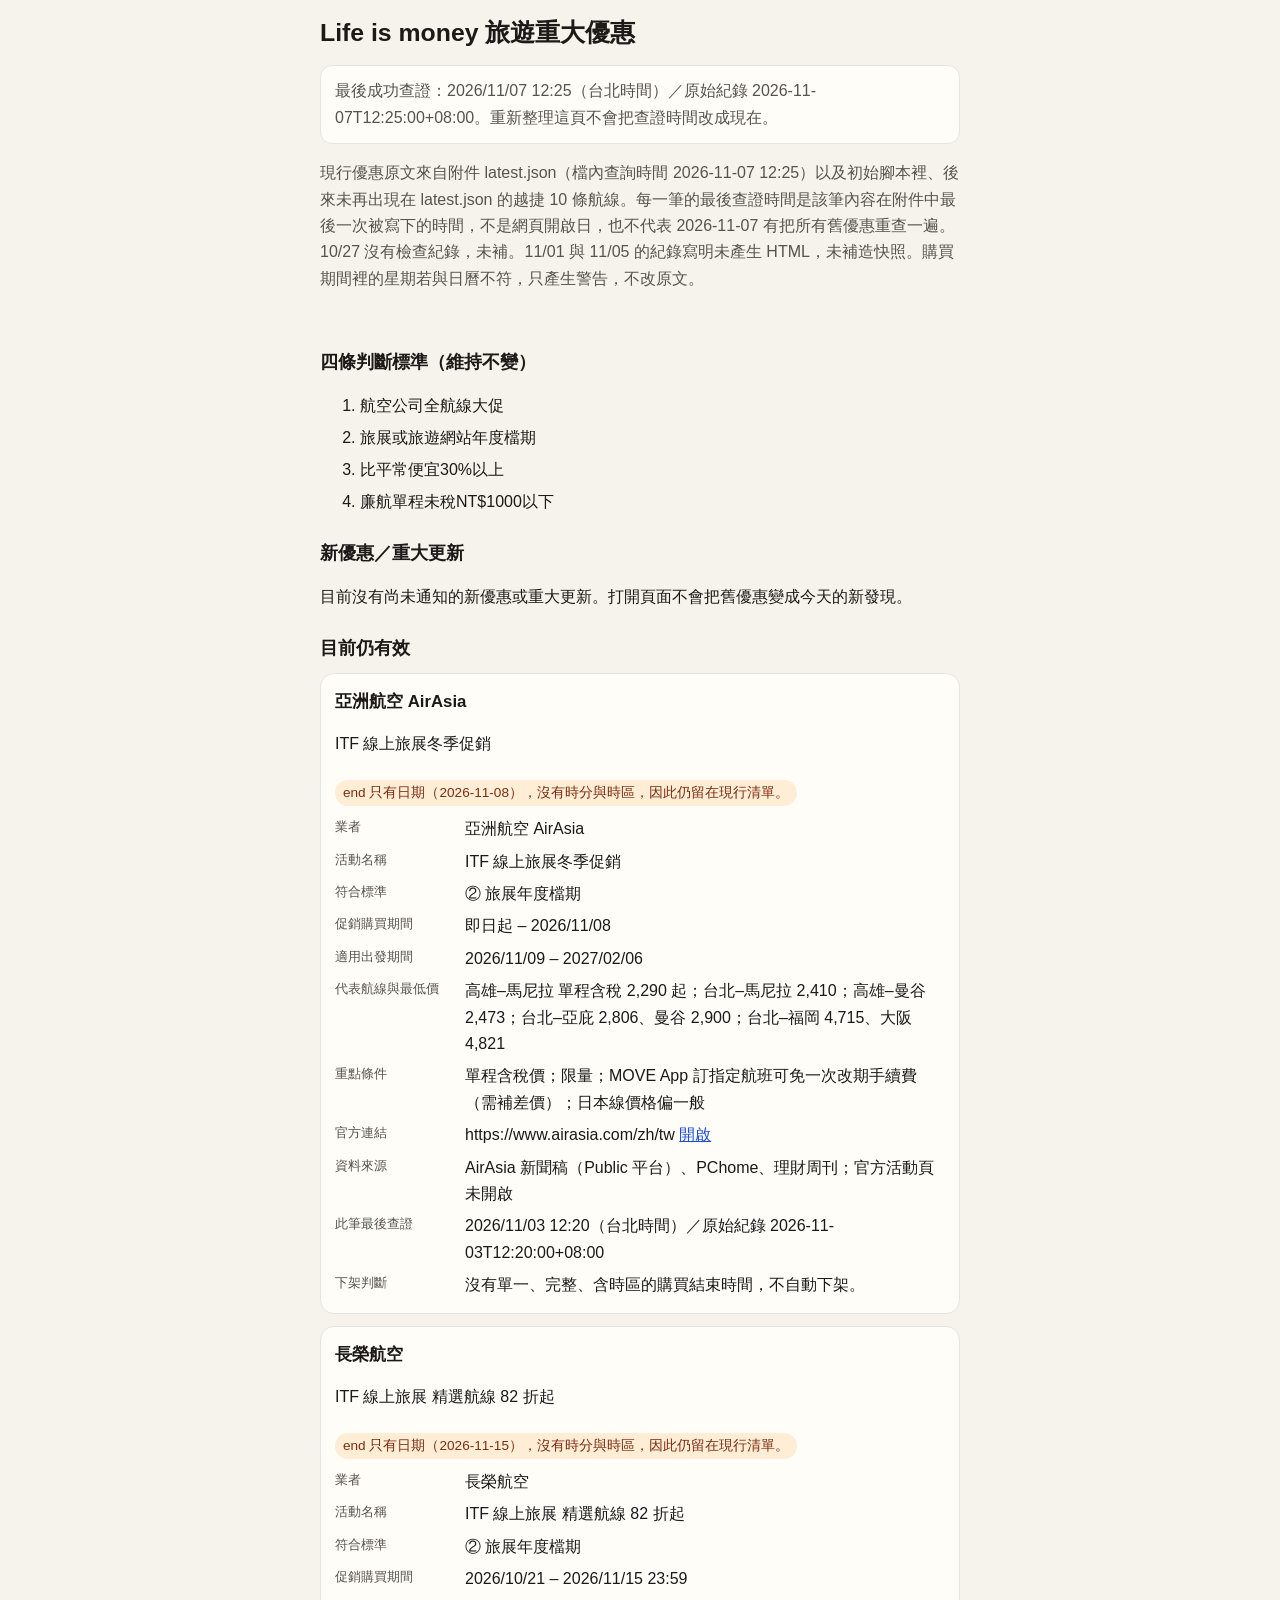
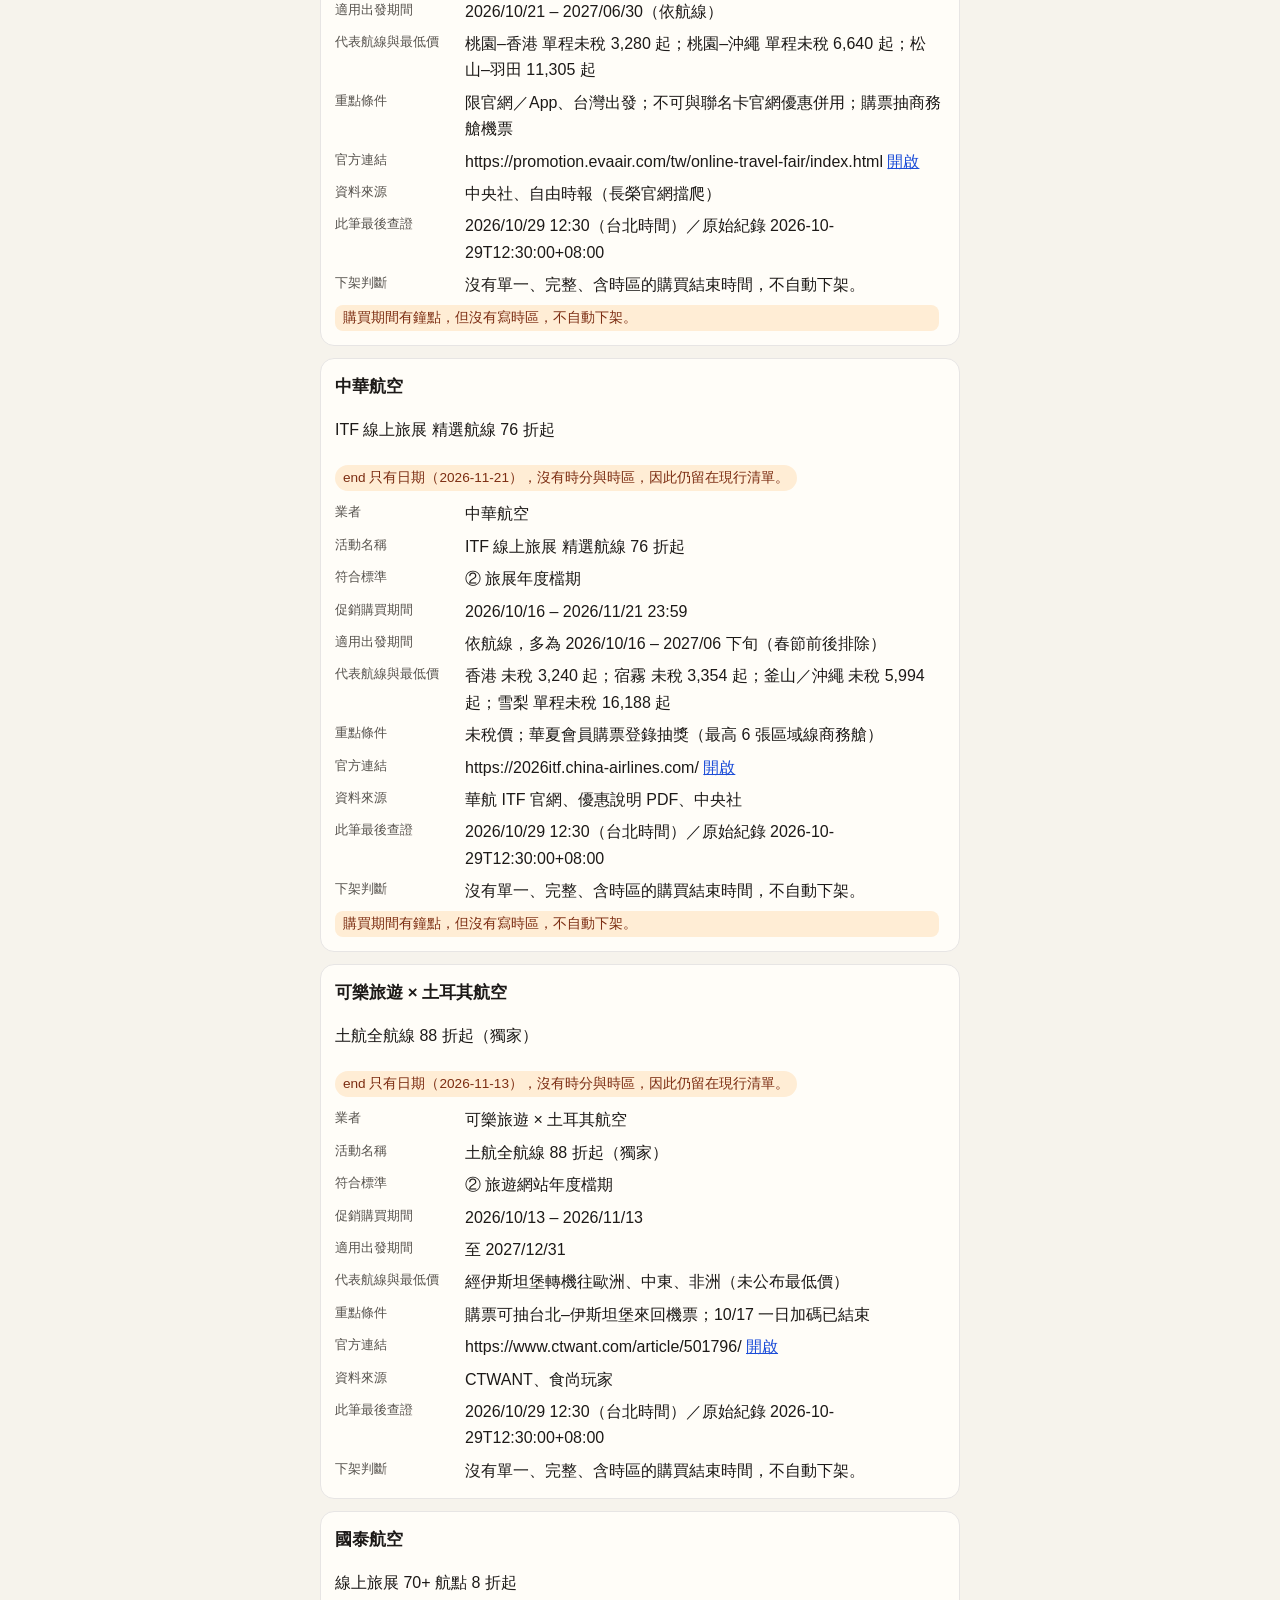
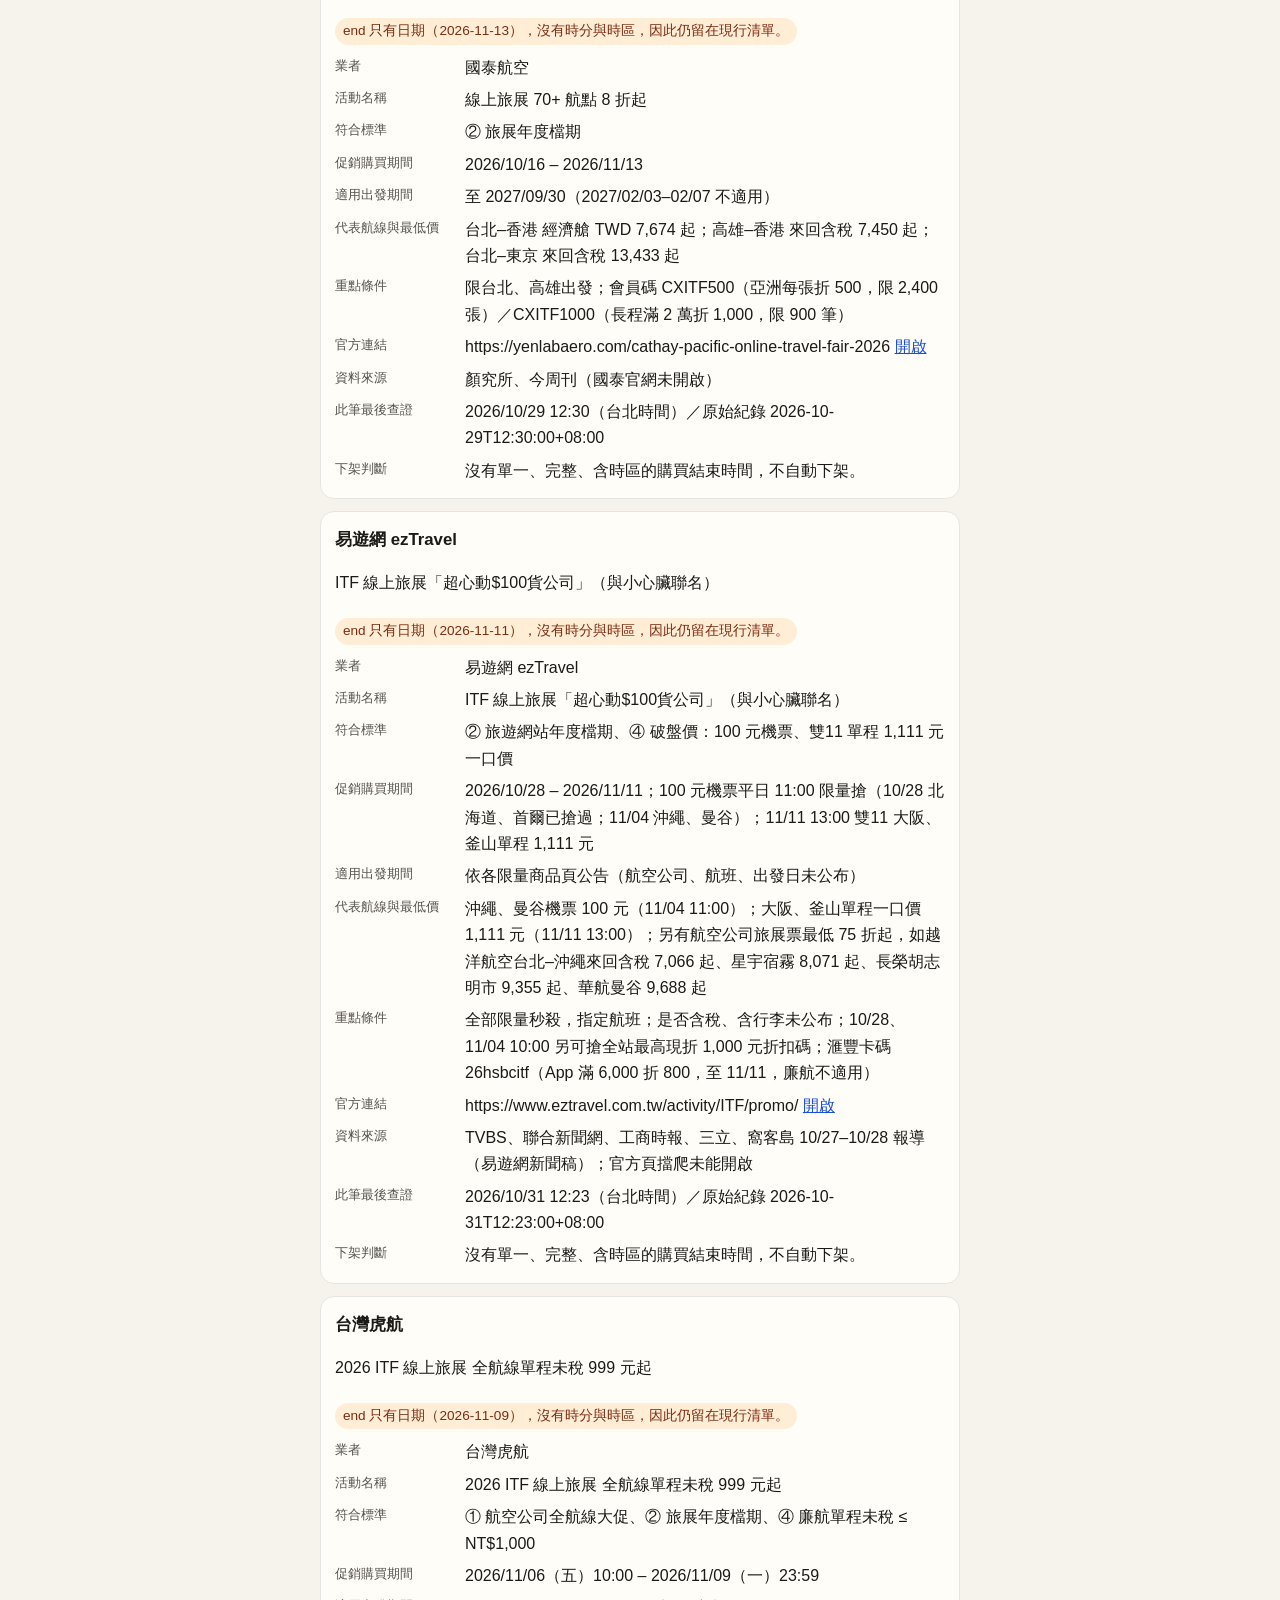
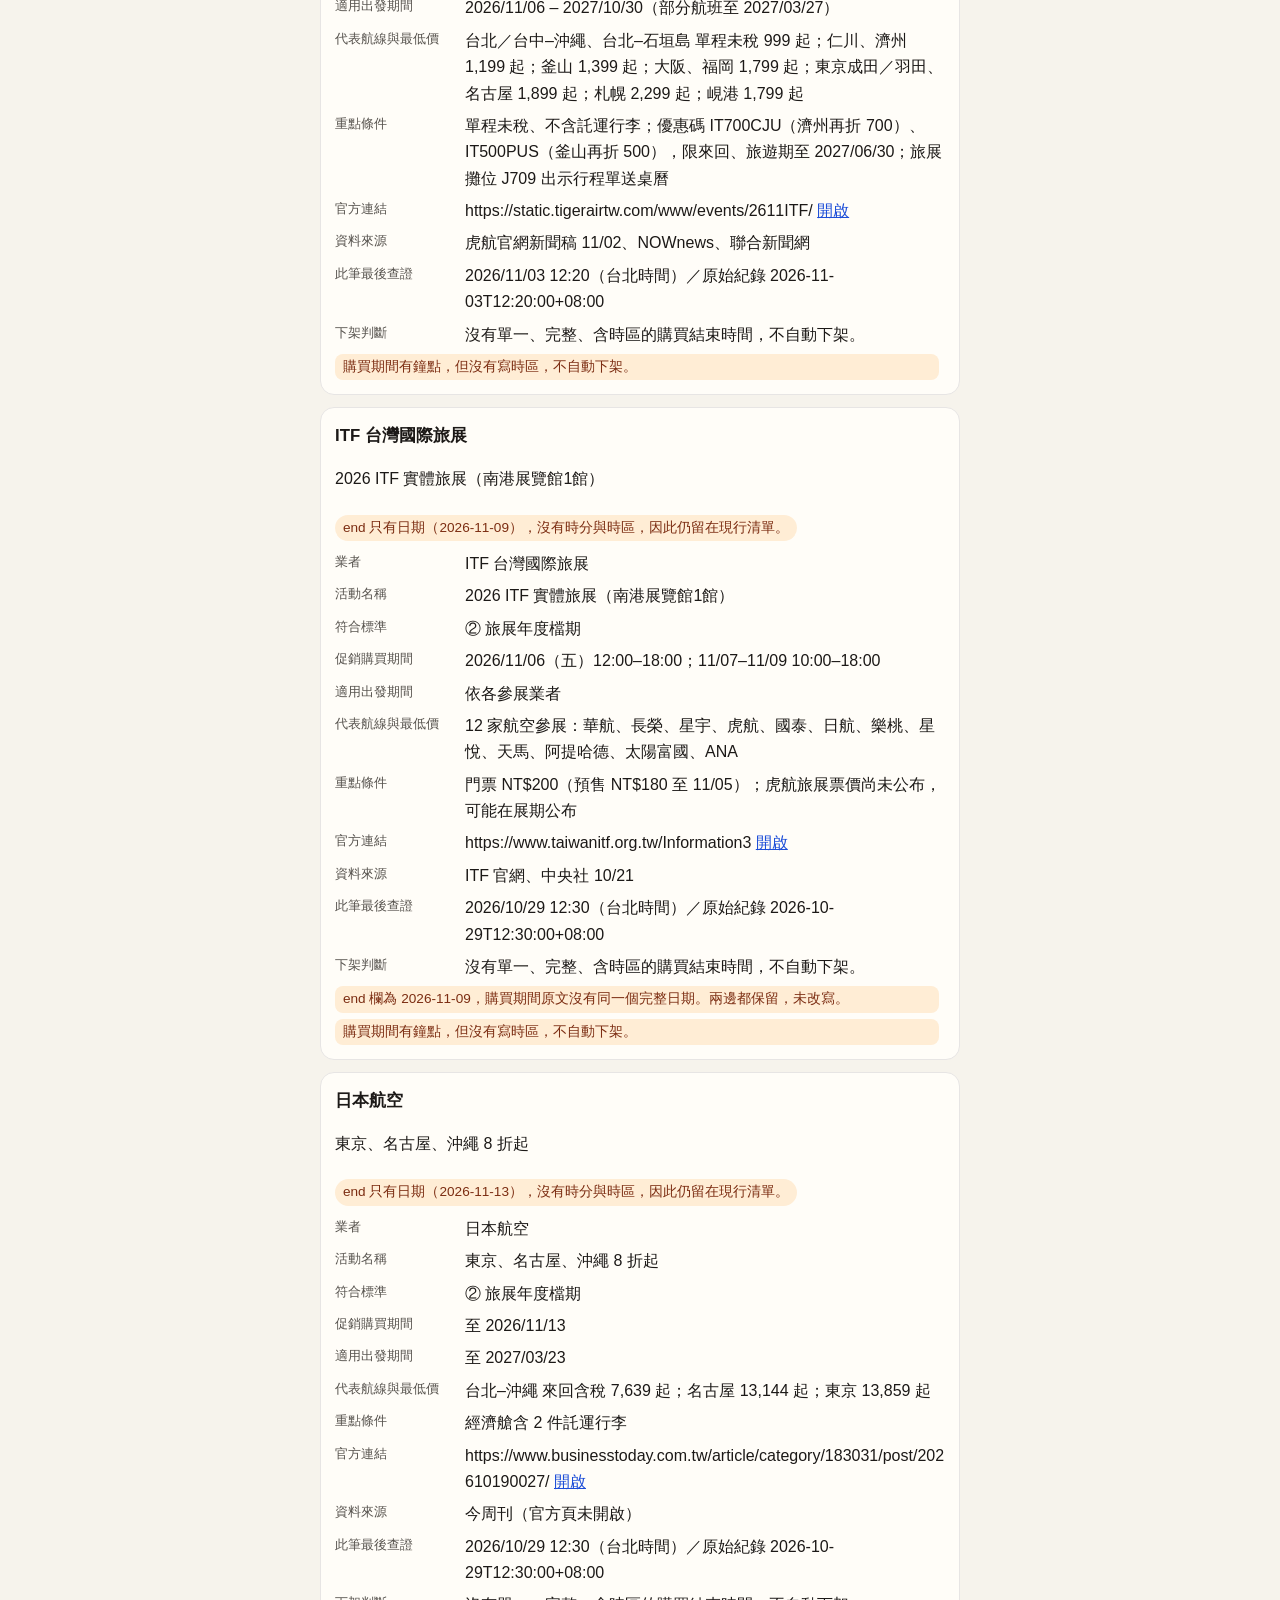
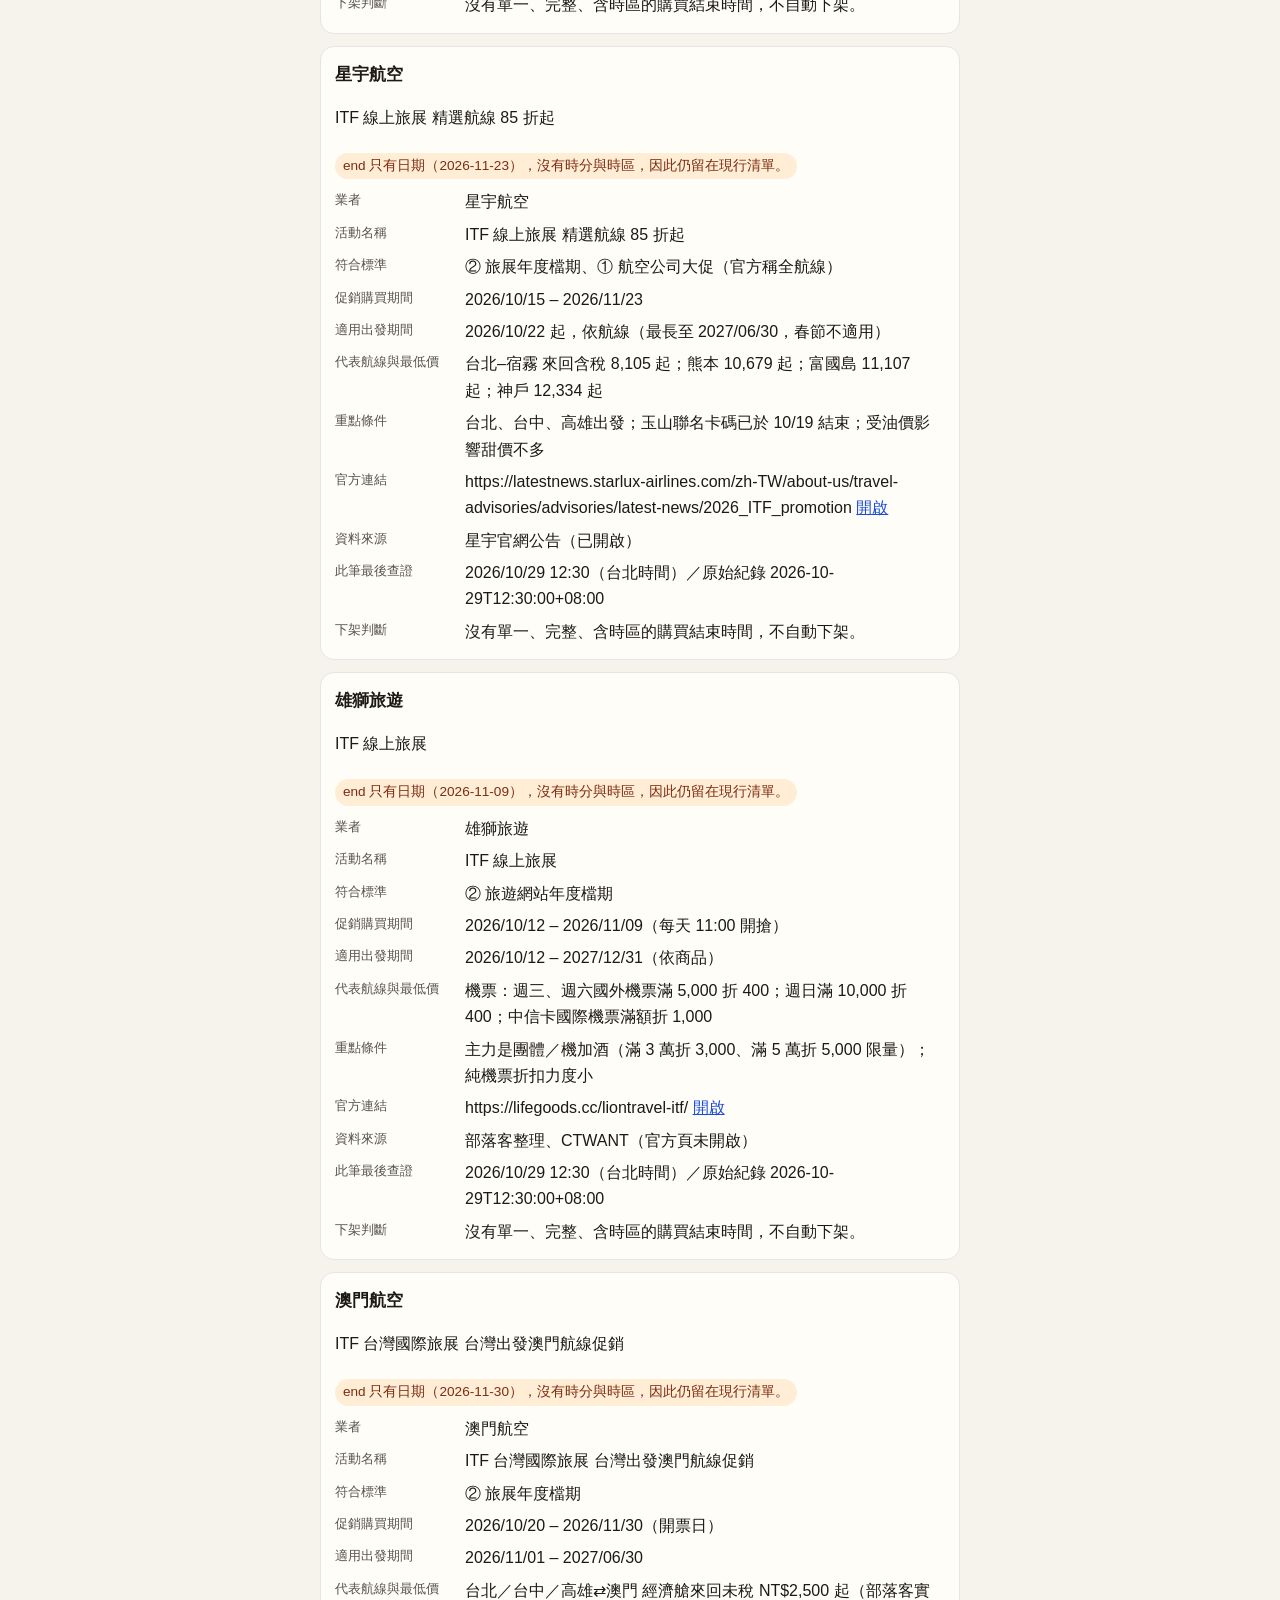
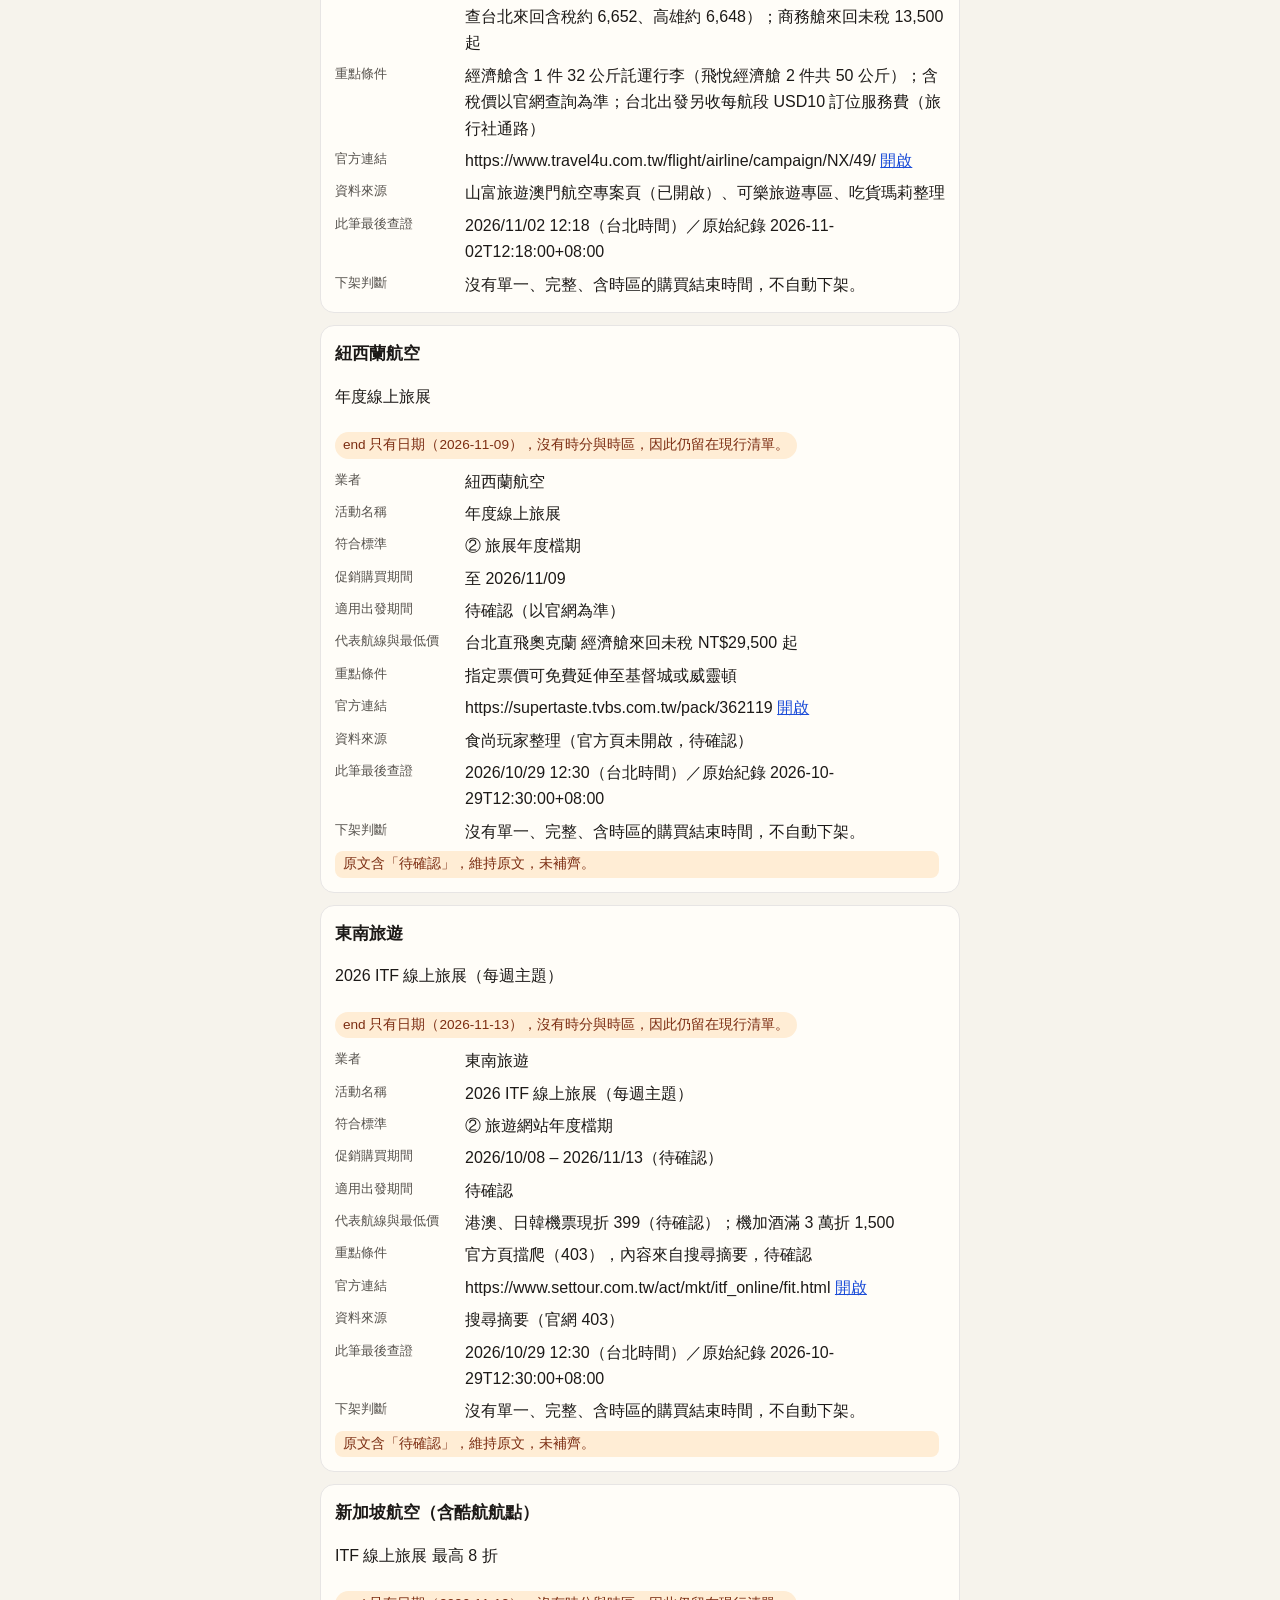
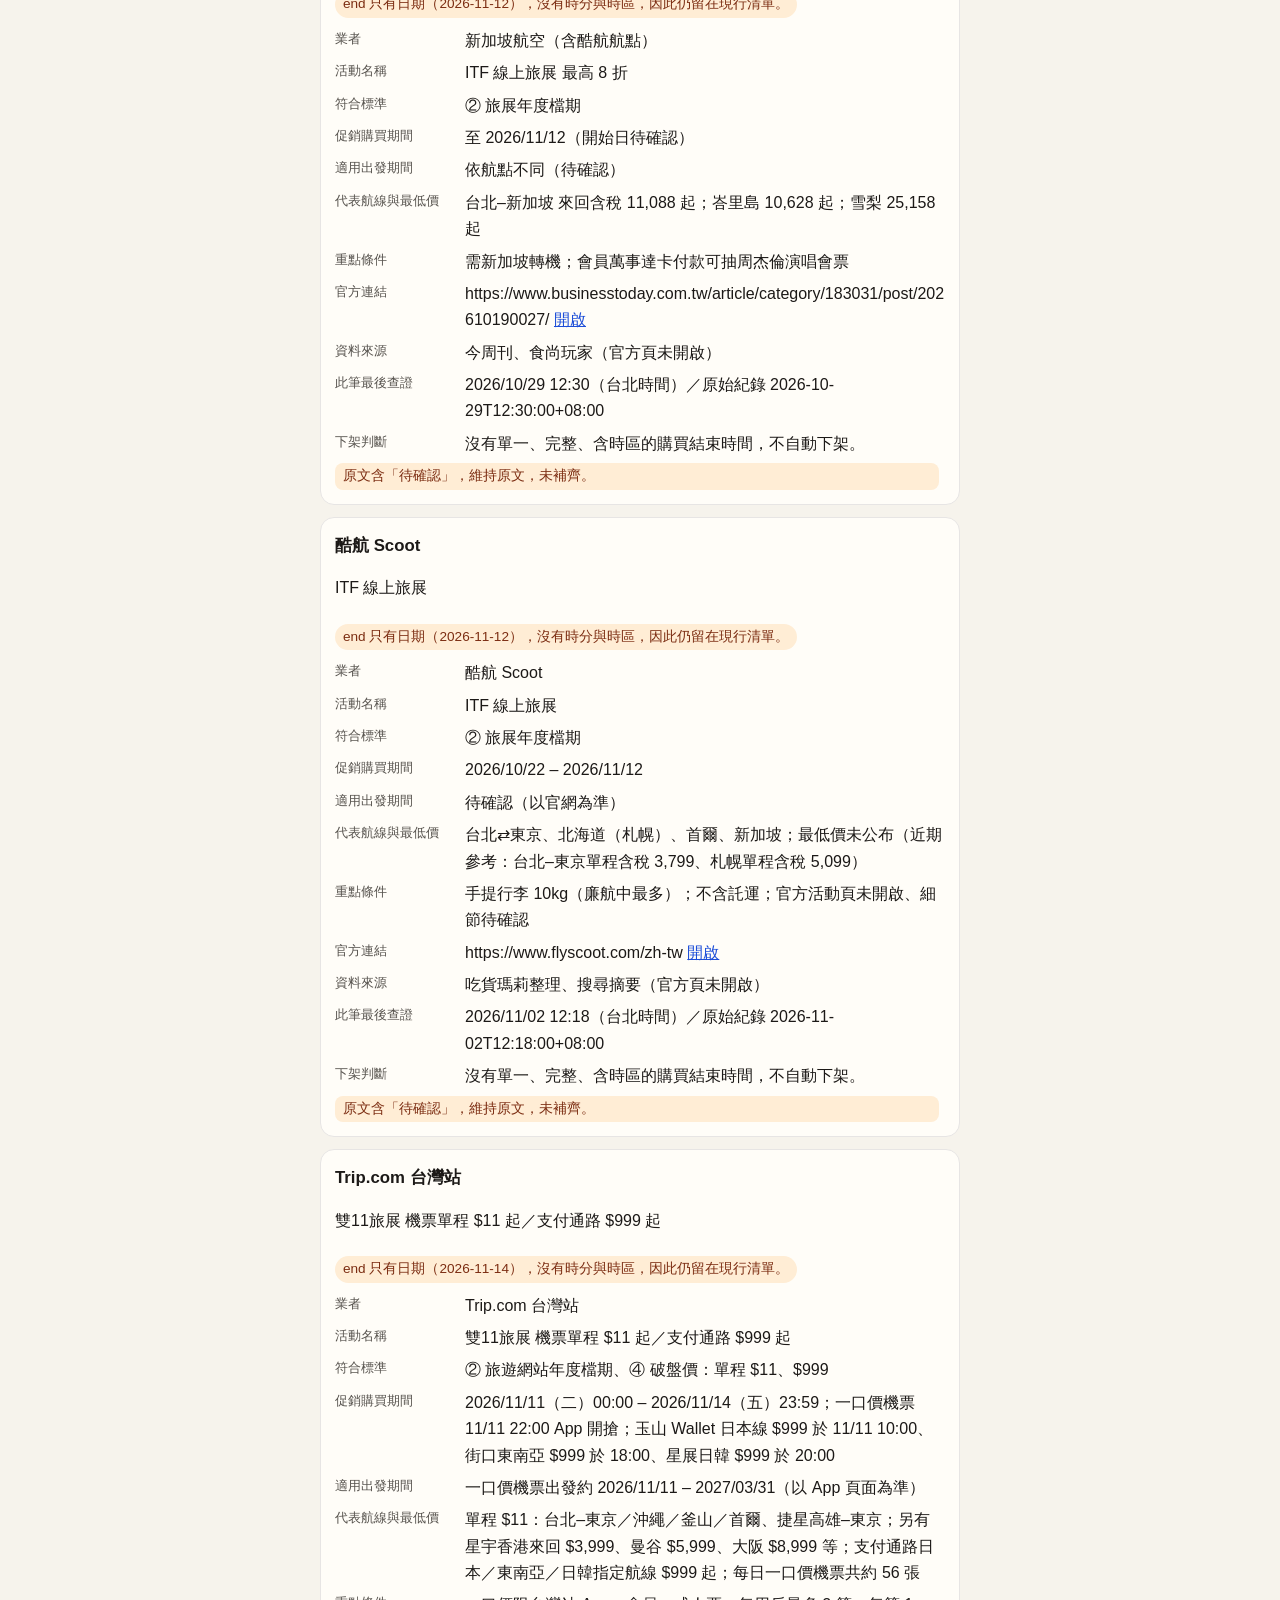
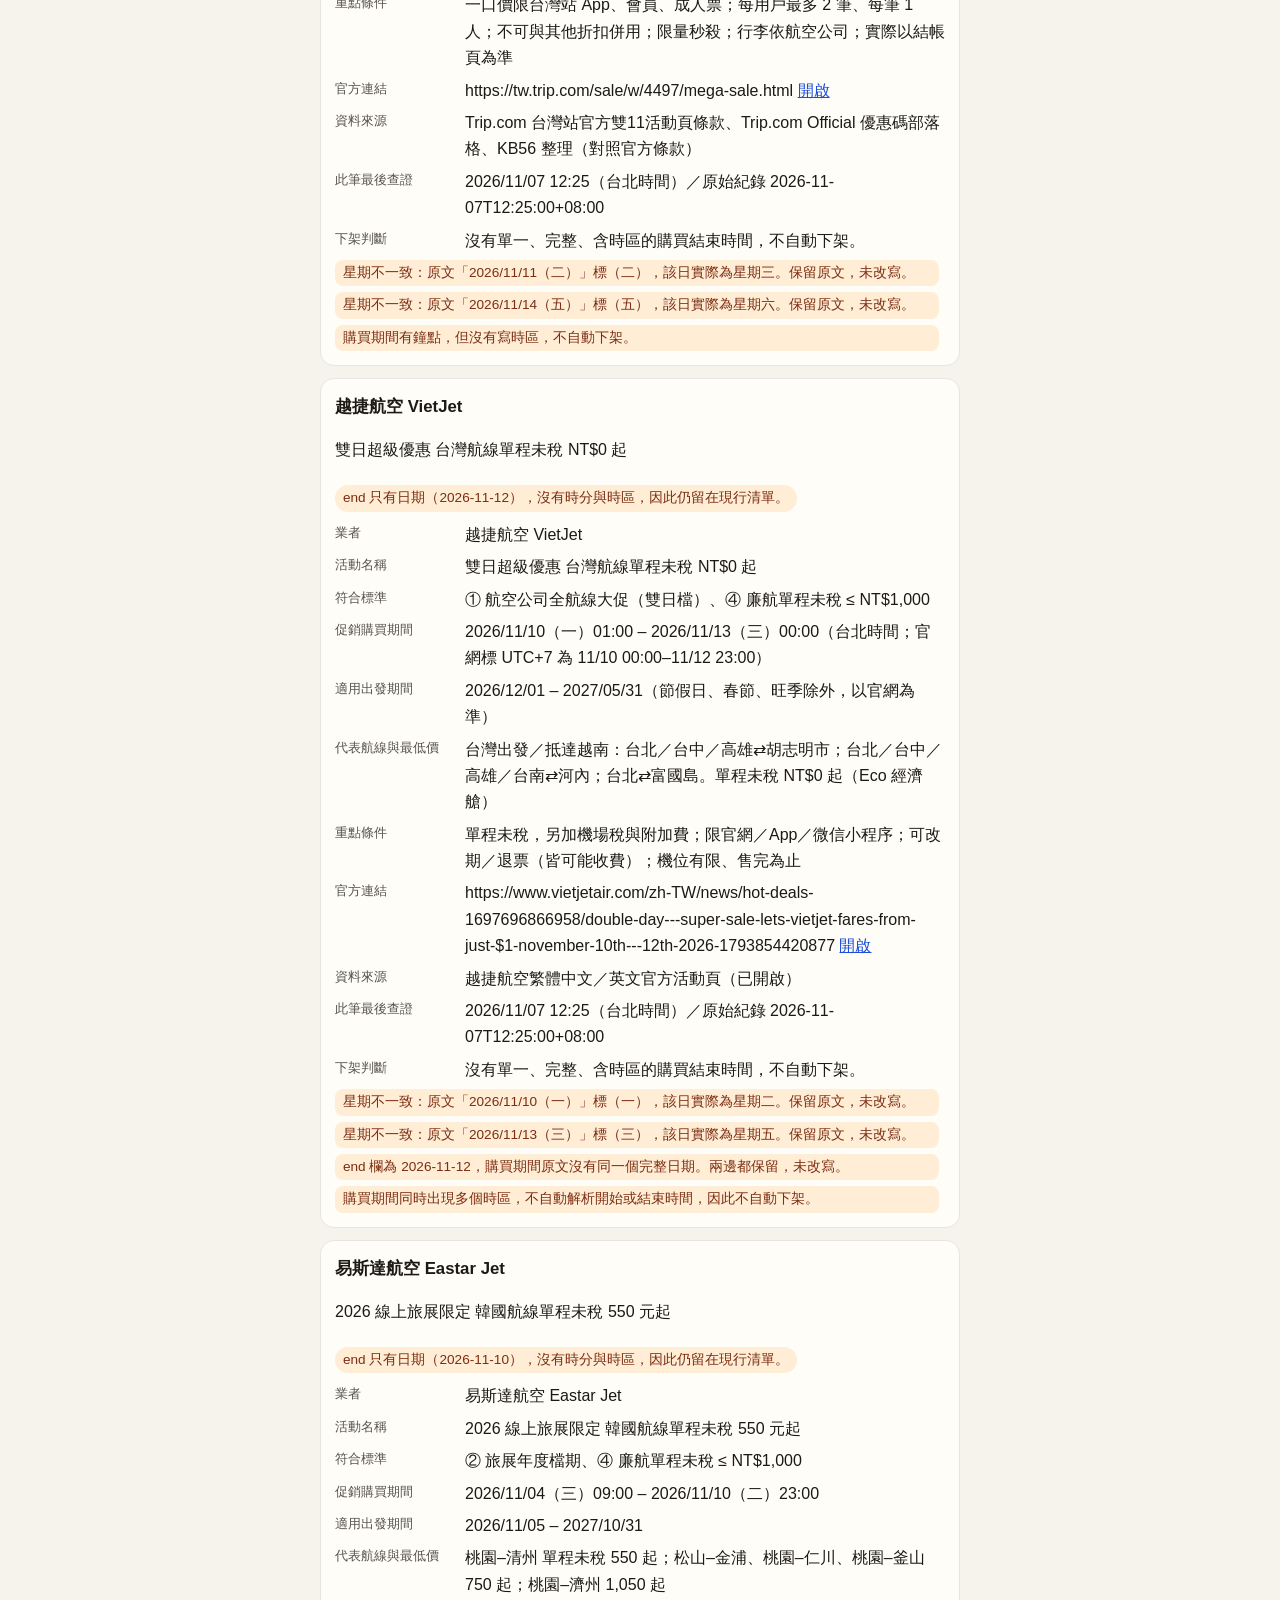
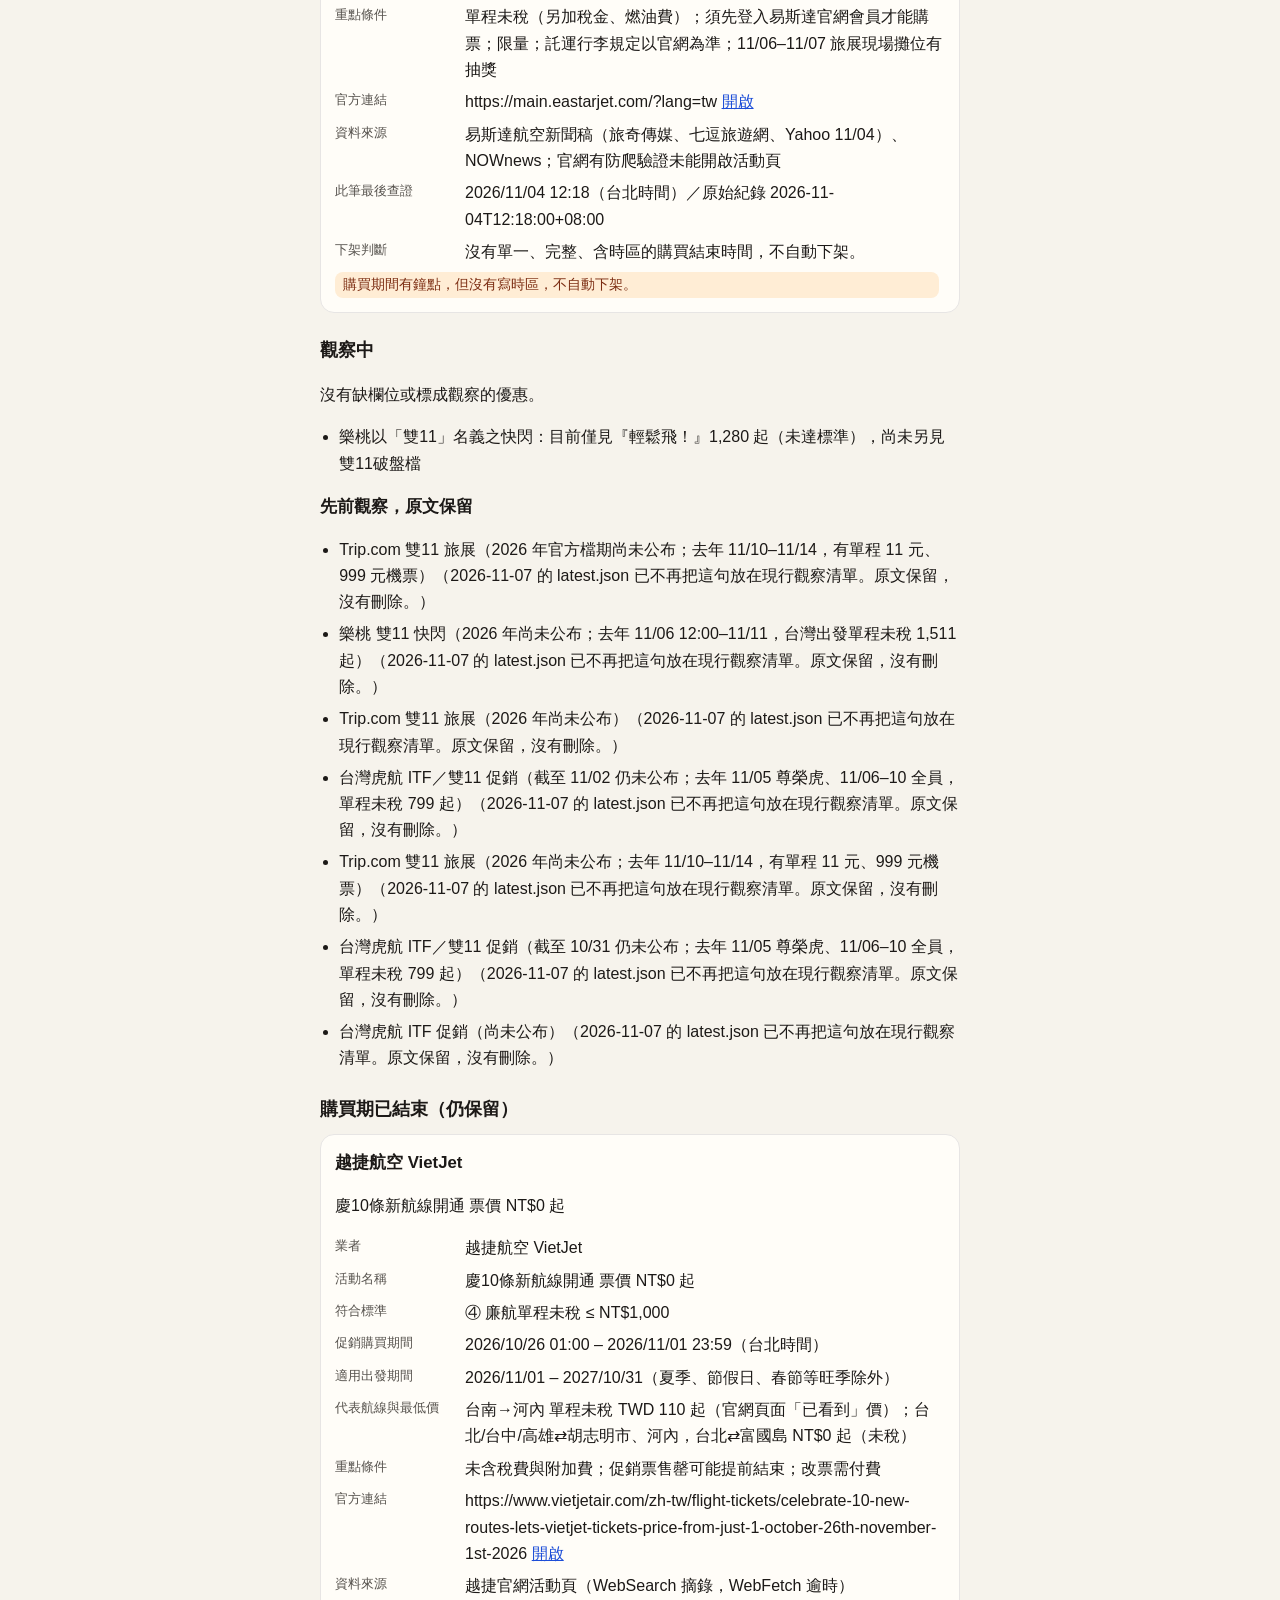
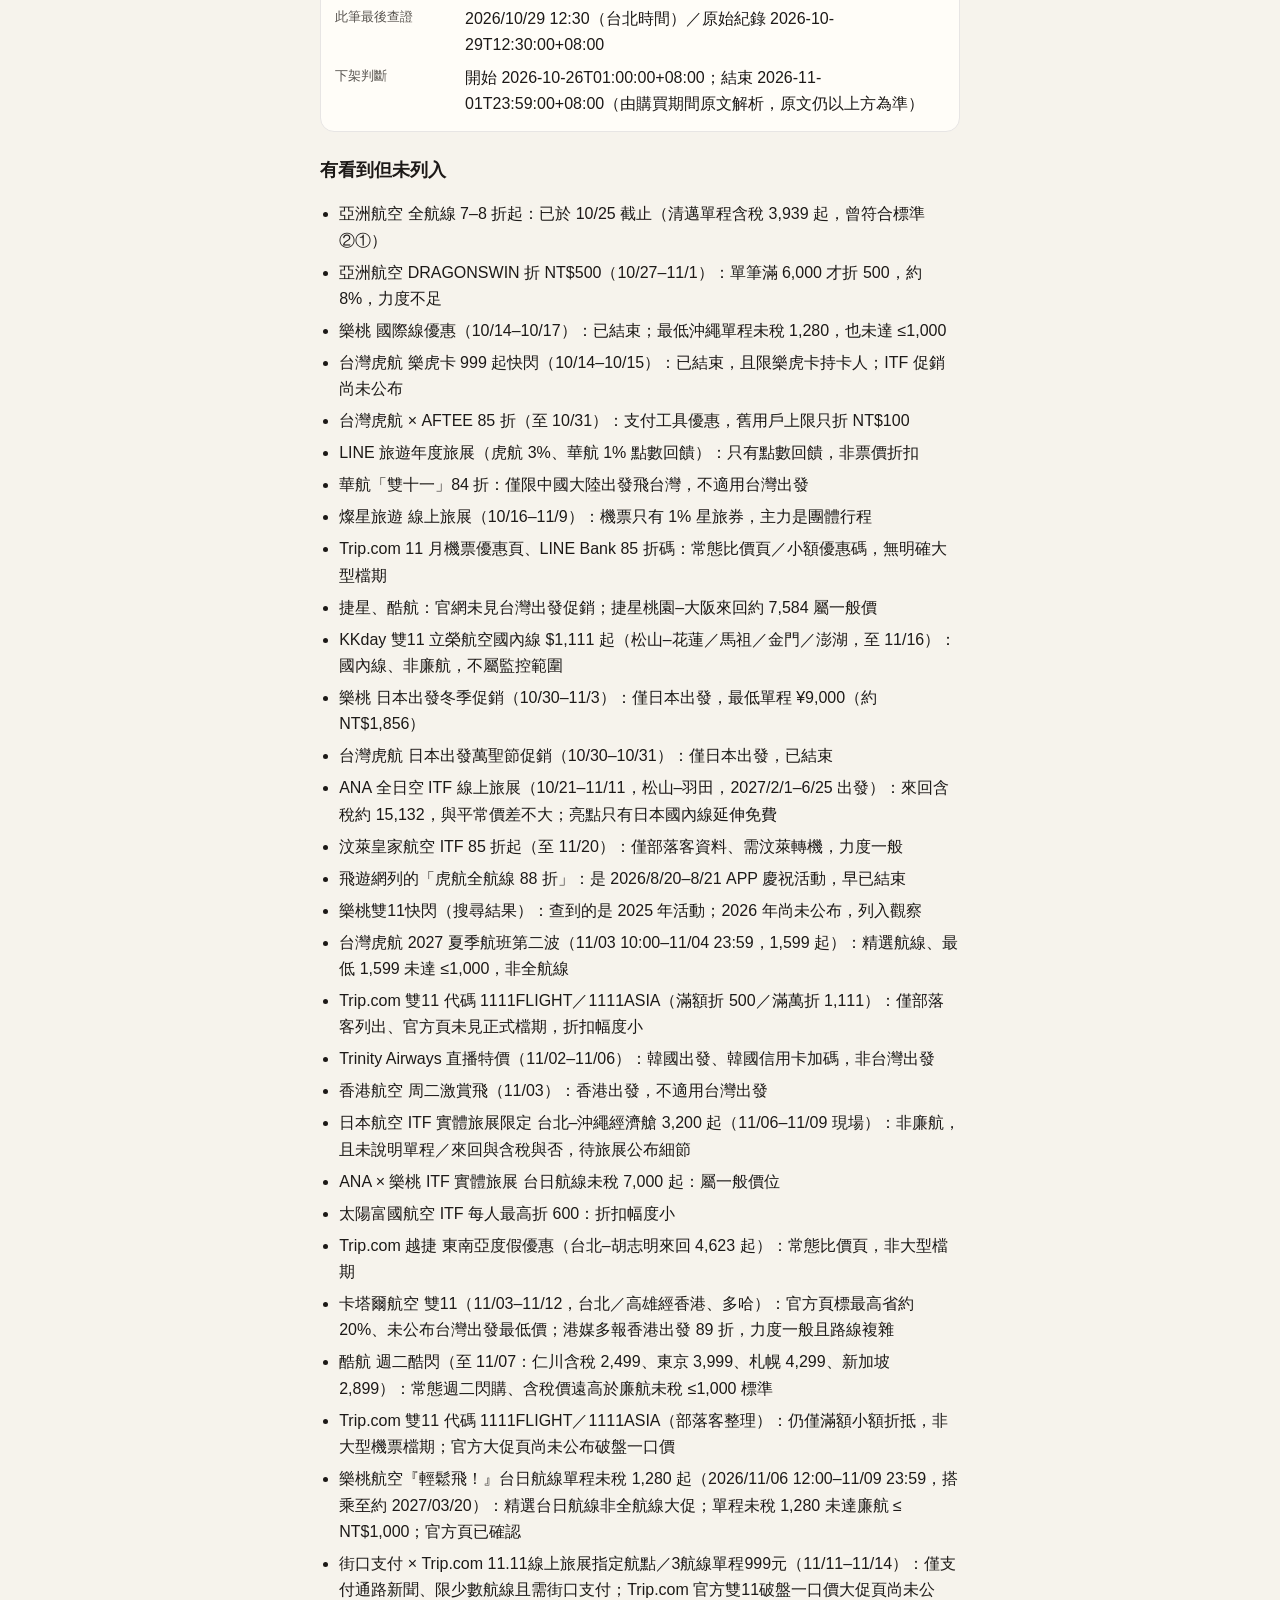
==== index.html @ 5de565d8 "建立旅遊重大優惠靜態網站與每日 JSON 合併工具 固定模板讀 catalog.json。日常只提交增量資料與檢查紀錄。未啟用 GitHub Pages，也未改儲存庫可見性。  Co-authored" ====
<!DOCTYPE html>
<html lang="zh-Hant">
<head>
  <meta charset="utf-8">
  <meta name="viewport" content="width=device-width, initial-scale=1">
  <title>Life is money 旅遊重大優惠</title>
  <link rel="stylesheet" href="css/site.css">
</head>
<body>
  <header class="top">
    <h1>Life is money 旅遊重大優惠</h1>
    <p id="check-line" class="meta">讀取資料中…</p>
    <p id="data-note" class="note"></p>
  </header>
  <main id="app"></main>
  <footer>
    <p>每日更新只改 data/catalog.json。這頁的 HTML、CSS、JS 是固定模板，用相對路徑讀 JSON，以便放在 GitHub Pages 專案子路徑。</p>
  </footer>
  <noscript>此頁需要 JavaScript 才能讀取同目錄的 data/catalog.json。</noscript>
  <script src="js/app.js"></script>
</body>
</html>
---- css/site.css ----
:root {
  color-scheme: light;
  --ink: #1c1917;
  --muted: #57534e;
  --line: #e7e5e4;
  --paper: #f6f3ec;
  --card: #fffdf8;
  --accent: #9a3412;
  --warn: #7c2d12;
  --ok: #365314;
}

* { box-sizing: border-box; }

body {
  margin: 0;
  background: var(--paper);
  color: var(--ink);
  font-family: "PingFang TC", "Noto Sans TC", "Microsoft JhengHei", sans-serif;
  font-size: 16px;
  line-height: 1.65;
}

.top, main, footer {
  width: min(100%, 42rem);
  margin: 0 auto;
  padding: 16px;
}

.top {
  padding-bottom: 0;
}

h1, h2, h3, p, li, dd, a { overflow-wrap: anywhere; }

h1 { font-size: 1.55rem; line-height: 1.35; margin: 0 0 8px; }

h2 { font-size: 1.15rem; margin: 1.4rem 0 0.6rem; }

h3 { font-size: 1.05rem; margin: 0 0 4px; }

a { color: #1d4ed8; }

.note, .meta, footer, dt { color: var(--muted); }

.meta {
  background: var(--card);
  border: 1px solid var(--line);
  border-radius: 12px;
  padding: 12px 14px;
}

.cards {
  display: grid;
  grid-template-columns: 1fr;
  gap: 12px;
}

.card {
  background: var(--card);
  border: 1px solid var(--line);
  border-radius: 14px;
  padding: 14px;
}

.card.hl { border-color: var(--accent); }

.fields {
  display: grid;
  grid-template-columns: minmax(0, 7.5rem) minmax(0, 1fr);
  gap: 6px 10px;
  margin: 10px 0 0;
}

dt { font-size: 0.82rem; }

dd { margin: 0; }

.badge, .warn {
  display: inline-block;
  margin: 6px 6px 0 0;
  padding: 2px 8px;
  border-radius: 999px;
  background: #ffedd5;
  color: var(--warn);
  font-size: 0.85rem;
}

.warn { display: block; border-radius: 8px; }

ul { padding-left: 1.2rem; }

li { margin: 0.35rem 0; }

@media (max-width: 640px) {
  .top, main, footer { padding: 12px; }
  .fields { grid-template-columns: 1fr; }
  h1 { font-size: 1.35rem; }
}
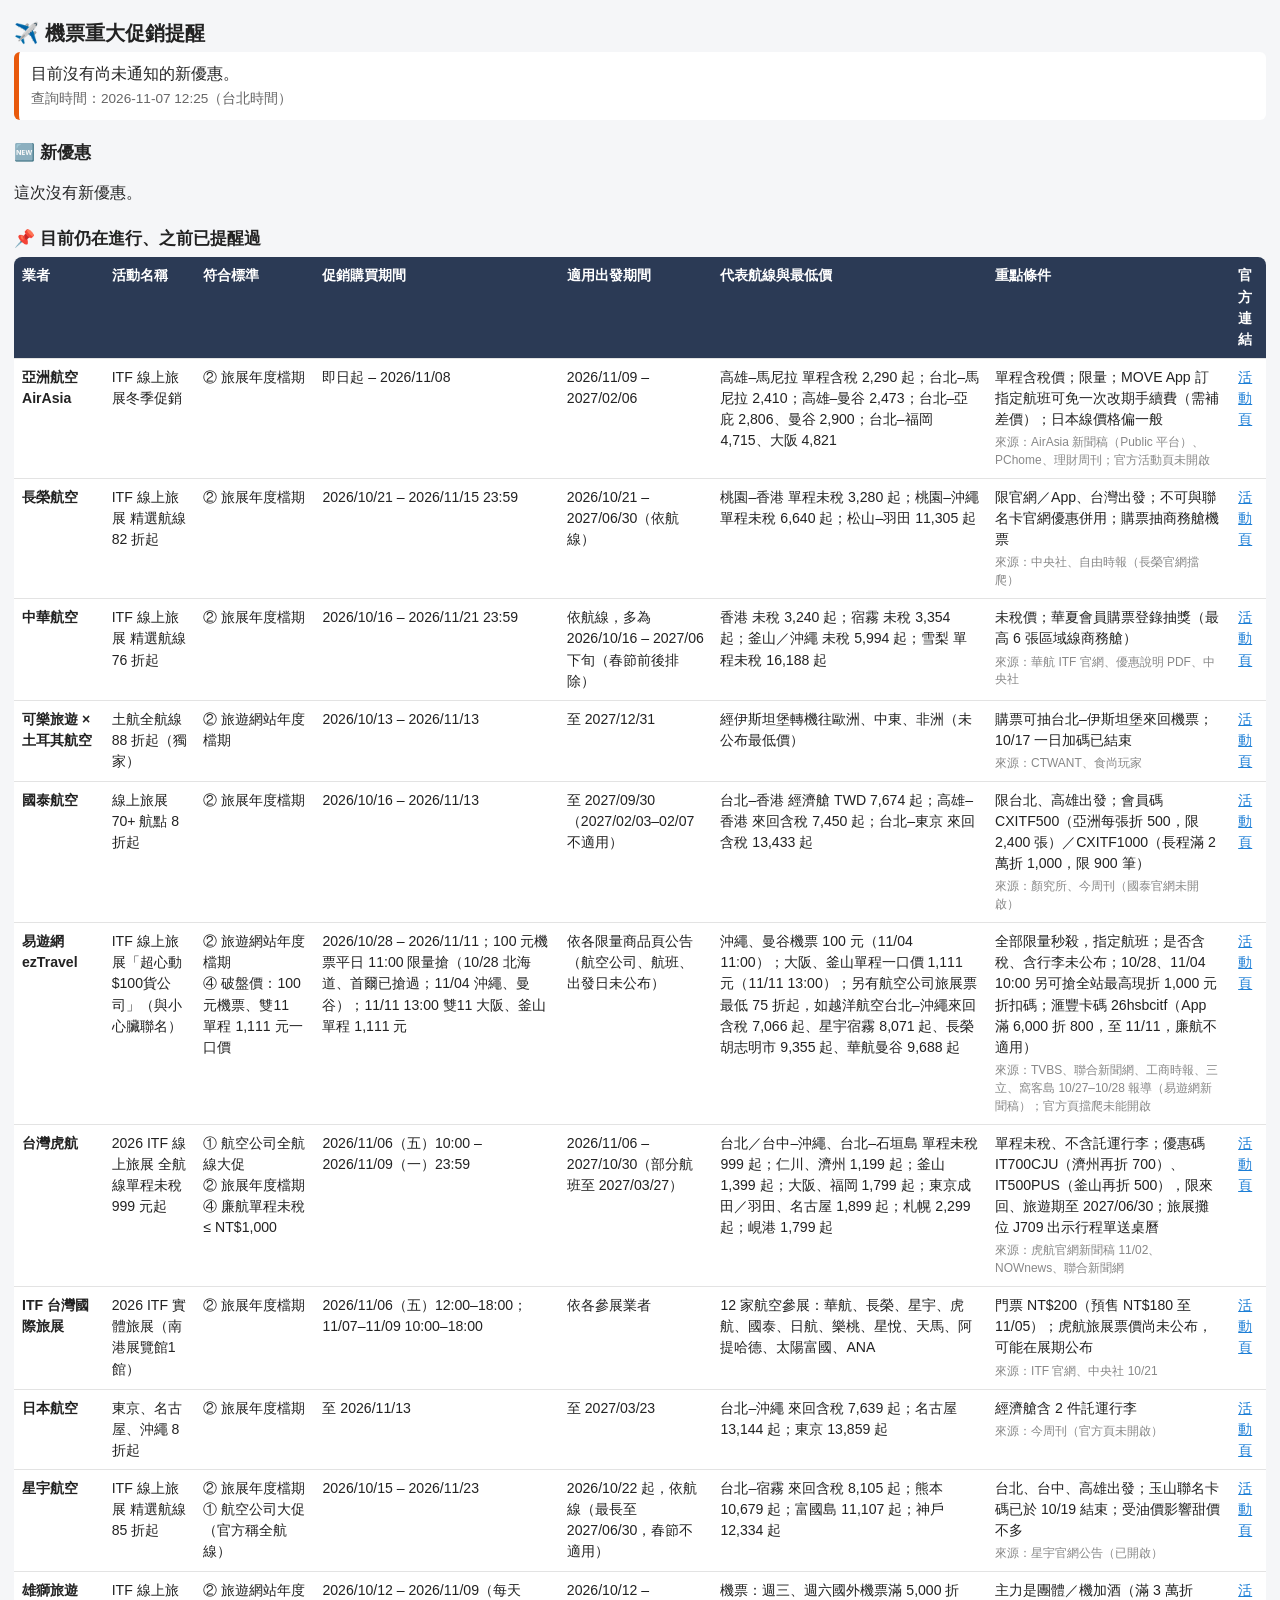
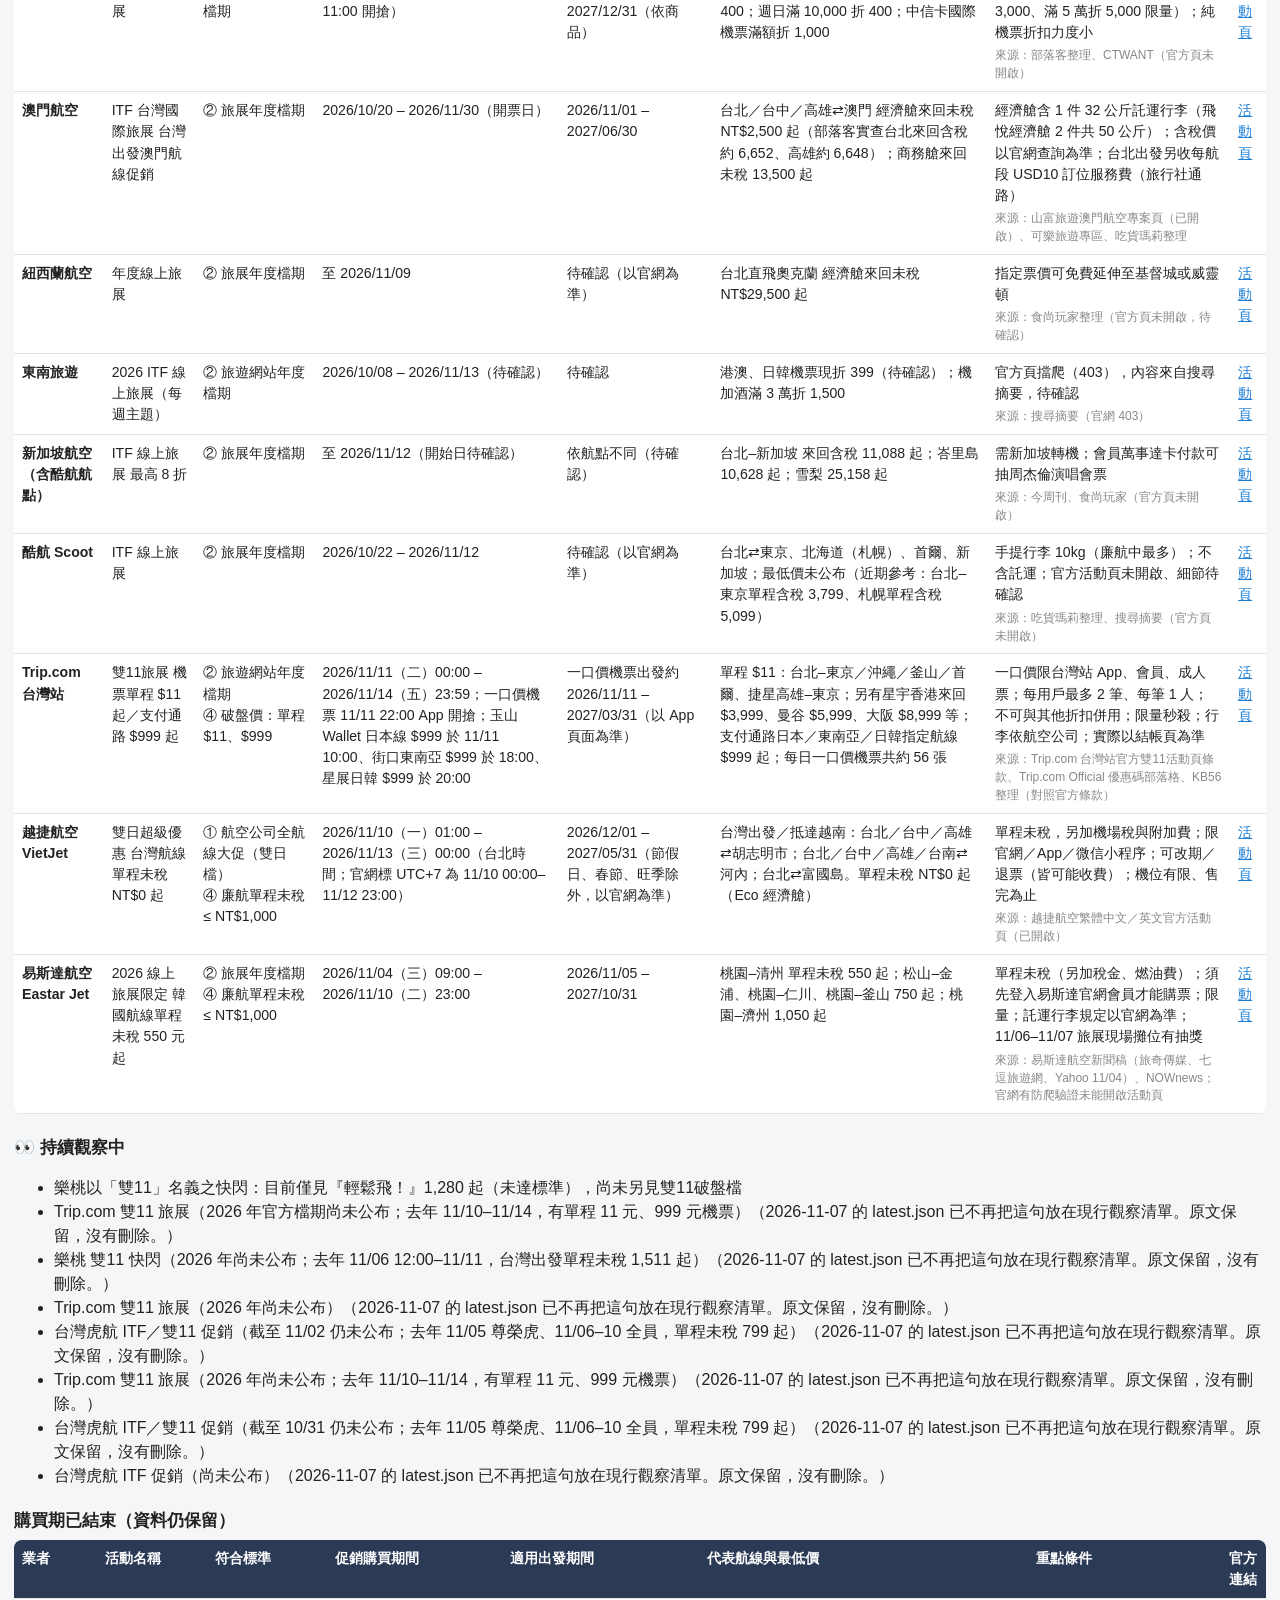
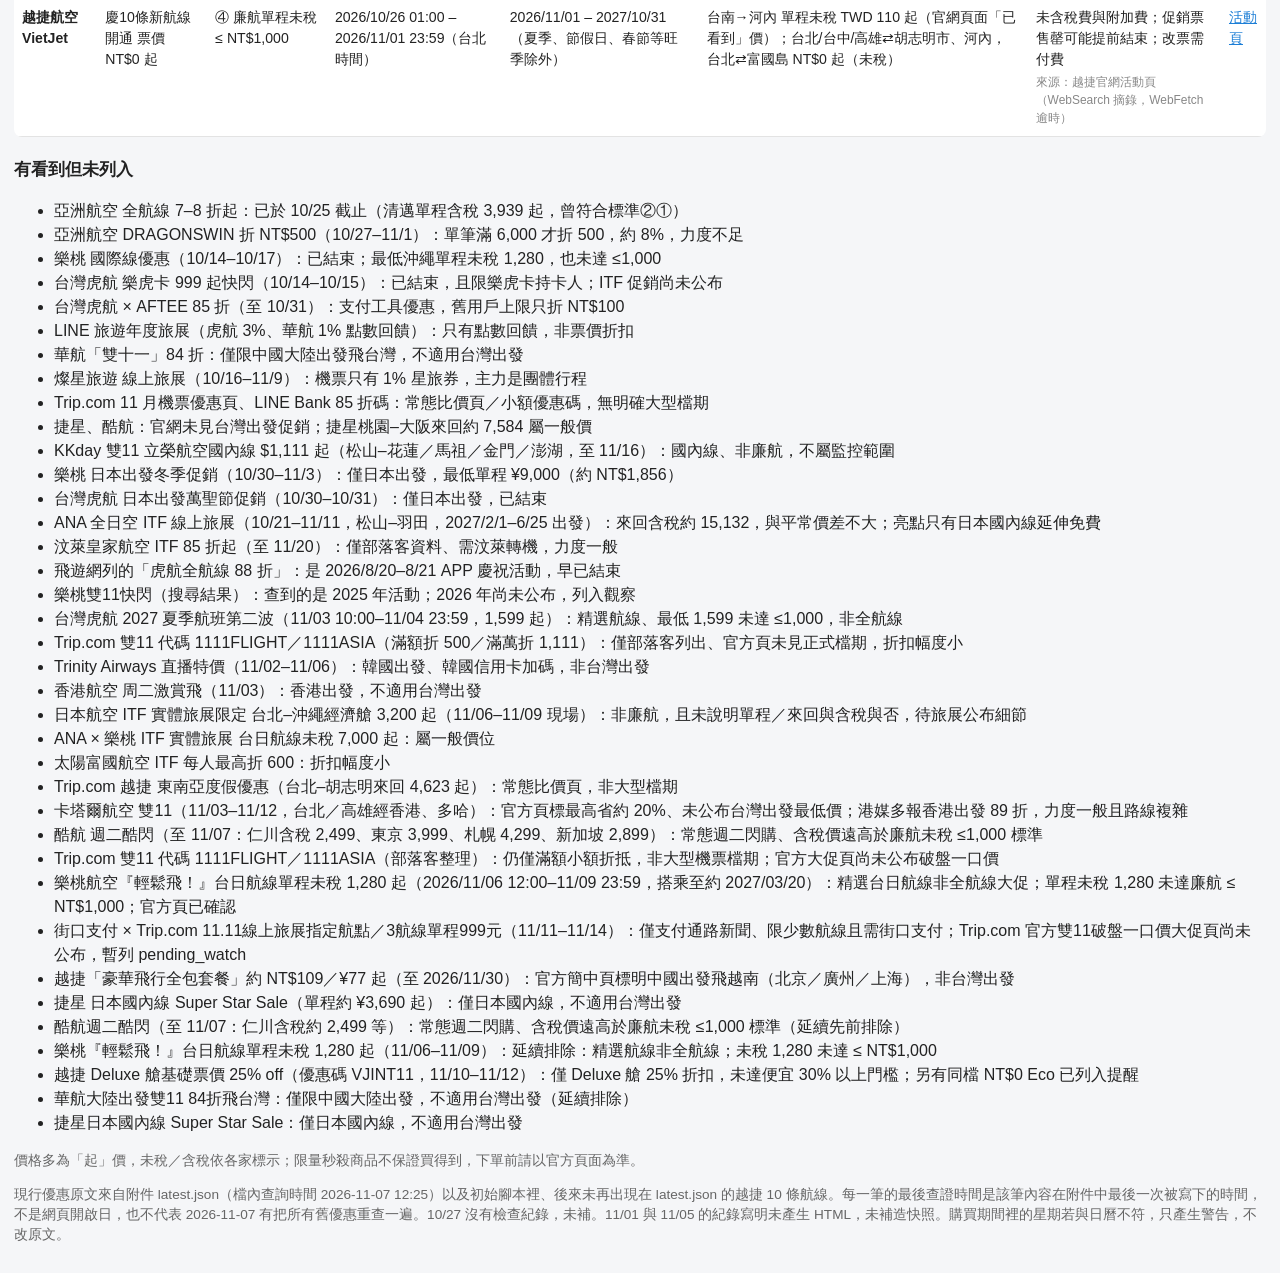
==== commit 0c9daad1: "還原 11/04、11/07 的八欄比較表 固定模板改回原有表格、分區與查詢時間寫法。資料檔與查證時間未改。  Co-authored-by: ckw10326 <ckw10326@users.nor" ====
--- a/index.html
+++ b/index.html
@@ -3,18 +3,16 @@
 <head>
   <meta charset="utf-8">
   <meta name="viewport" content="width=device-width, initial-scale=1">
-  <title>Life is money 旅遊重大優惠</title>
+  <title>機票重大促銷提醒</title>
   <link rel="stylesheet" href="css/site.css">
 </head>
 <body>
-  <header class="top">
-    <h1>Life is money 旅遊重大優惠</h1>
-    <p id="check-line" class="meta">讀取資料中…</p>
-    <p id="data-note" class="note"></p>
-  </header>
+  <h1>✈️ 機票重大促銷提醒</h1>
+  <div id="summary" class="sum">讀取資料中…</div>
   <main id="app"></main>
   <footer>
-    <p>每日更新只改 data/catalog.json。這頁的 HTML、CSS、JS 是固定模板，用相對路徑讀 JSON，以便放在 GitHub Pages 專案子路徑。</p>
+    <p class="note">價格多為「起」價，未稅／含稅依各家標示；限量秒殺商品不保證買得到，下單前請以官方頁面為準。</p>
+    <p id="data-note" class="note"></p>
   </footer>
   <noscript>此頁需要 JavaScript 才能讀取同目錄的 data/catalog.json。</noscript>
   <script src="js/app.js"></script>
--- a/css/site.css
+++ b/css/site.css
@@ -1,99 +1,74 @@
-:root {
-  color-scheme: light;
-  --ink: #1c1917;
-  --muted: #57534e;
-  --line: #e7e5e4;
-  --paper: #f6f3ec;
-  --card: #fffdf8;
-  --accent: #9a3412;
-  --warn: #7c2d12;
-  --ok: #365314;
-}
-
 * { box-sizing: border-box; }
 
 body {
+  font-family: -apple-system, "PingFang TC", "Noto Sans TC", sans-serif;
   margin: 0;
-  background: var(--paper);
-  color: var(--ink);
-  font-family: "PingFang TC", "Noto Sans TC", "Microsoft JhengHei", sans-serif;
+  padding: 14px;
+  background: #f5f6f8;
+  color: #222;
+  line-height: 1.5;
   font-size: 16px;
-  line-height: 1.65;
 }
 
-.top, main, footer {
-  width: min(100%, 42rem);
-  margin: 0 auto;
-  padding: 16px;
+h1 { font-size: 1.25em; margin: 0.2em 0; }
+
+h2 { font-size: 1.05em; margin: 1.2em 0 0.4em; }
+
+.sum {
+  background: #fff;
+  border-left: 5px solid #e8590c;
+  padding: 10px 12px;
+  border-radius: 6px;
 }
 
-.top {
-  padding-bottom: 0;
+.wrap {
+  overflow-x: auto;
+  max-width: 100%;
+  background: #fff;
+  border-radius: 8px;
 }
 
-h1, h2, h3, p, li, dd, a { overflow-wrap: anywhere; }
-
-h1 { font-size: 1.55rem; line-height: 1.35; margin: 0 0 8px; }
-
-h2 { font-size: 1.15rem; margin: 1.4rem 0 0.6rem; }
-
-h3 { font-size: 1.05rem; margin: 0 0 4px; }
-
-a { color: #1d4ed8; }
-
-.note, .meta, footer, dt { color: var(--muted); }
-
-.meta {
-  background: var(--card);
-  border: 1px solid var(--line);
-  border-radius: 12px;
-  padding: 12px 14px;
+table {
+  border-collapse: collapse;
+  min-width: 980px;
+  font-size: 0.88em;
 }
 
-.cards {
-  display: grid;
-  grid-template-columns: 1fr;
-  gap: 12px;
+th, td {
+  border-bottom: 1px solid #e3e3e3;
+  padding: 8px;
+  vertical-align: top;
+  text-align: left;
 }
 
-.card {
-  background: var(--card);
-  border: 1px solid var(--line);
-  border-radius: 14px;
-  padding: 14px;
+th {
+  background: #2b3a55;
+  color: #fff;
+  position: sticky;
+  top: 0;
 }
 
-.card.hl { border-color: var(--accent); }
+tr.hl td { background: #fff4e6; }
 
-.fields {
-  display: grid;
-  grid-template-columns: minmax(0, 7.5rem) minmax(0, 1fr);
-  gap: 6px 10px;
-  margin: 10px 0 0;
+tr.ur td { background: #ffecec; }
+
+.tag {
+  display: inline-block;
+  font-size: 0.75em;
+  padding: 1px 6px;
+  border-radius: 10px;
+  margin: 3px 3px 0 0;
+  color: #fff;
 }
 
-dt { font-size: 0.82rem; }
+.new { background: #e8590c; }
 
-dd { margin: 0; }
+.urgent { background: #c92a2a; }
 
-.badge, .warn {
-  display: inline-block;
-  margin: 6px 6px 0 0;
-  padding: 2px 8px;
-  border-radius: 999px;
-  background: #ffedd5;
-  color: var(--warn);
-  font-size: 0.85rem;
-}
+.src { color: #888; font-size: 0.85em; margin-top: 4px; }
 
-.warn { display: block; border-radius: 8px; }
+a { color: #1c7ed6; }
 
-ul { padding-left: 1.2rem; }
+.note { color: #666; font-size: 0.85em; }
 
-li { margin: 0.35rem 0; }
-
-@media (max-width: 640px) {
-  .top, main, footer { padding: 12px; }
-  .fields { grid-template-columns: 1fr; }
-  h1 { font-size: 1.35rem; }
-}
+footer { margin-top: 16px; }
